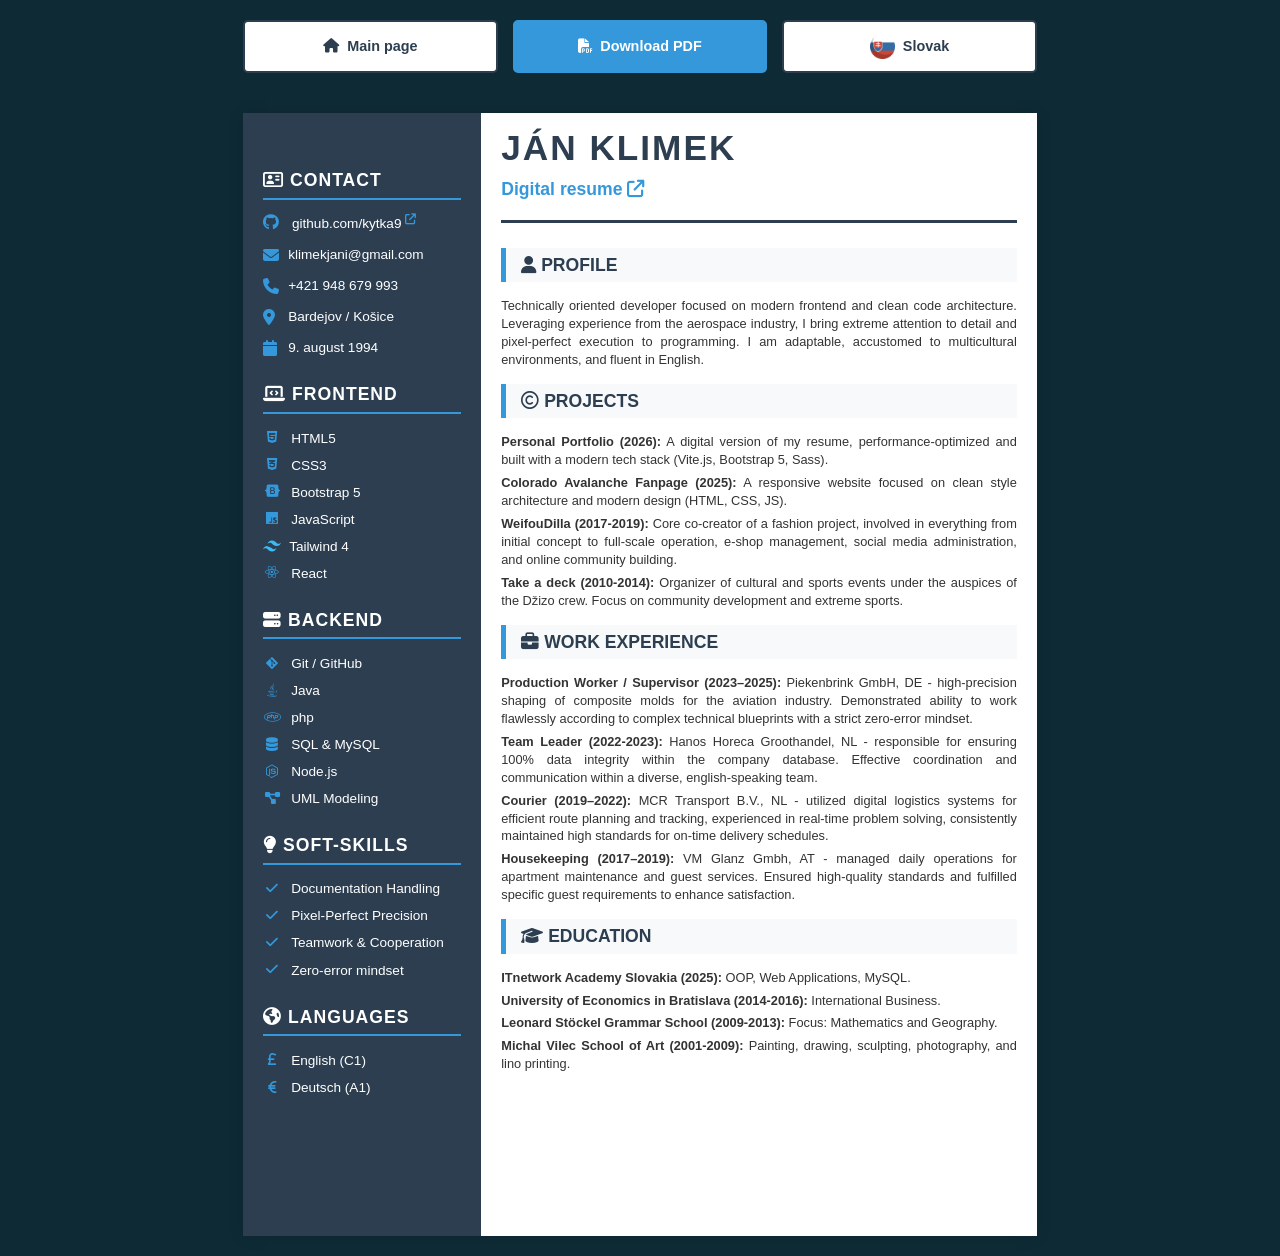
==== assets/resume/html/resume_en.html @ 09435ee5 "add cv" ====
<!DOCTYPE html>
<html lang="en">

<head>
    <meta charset="UTF-8">
    <meta name="viewport" content="width=device-width, initial-scale=1.0">
    <title>Ján Klimek - CV</title>
    <link rel="stylesheet" href="https://cdnjs.cloudflare.com/ajax/libs/font-awesome/6.4.2/css/all.min.css">
    <style>
        :root {
            --primary-color: #2c3e50;
            --accent-color: #3498db;
            --text-color: #333;
            --bg-color: #0E2A35;
        }

        body {
            font-family: 'Segoe UI', Tahoma, Geneva, Verdana, sans-serif;
            line-height: 1.4;
            color: var(--text-color);
            background-color: var(--bg-color);
            margin: 0;
            padding: 0;
        }

        .container {
            max-width: 210mm;
            margin: 20px auto;
            background: white;
            display: grid;
            grid-template-columns: 30% 70%;
            box-shadow: 0 0 15px rgba(0, 0, 0, 0.1);
            min-height: 297mm;
        }

        /* SIDEBAR */
        .sidebar {
            background-color: var(--primary-color);
            color: white;
            padding: 30px 20px;
        }

        .sidebar h2 {
            font-size: 1.1rem;
            border-bottom: 2px solid var(--accent-color);
            padding-bottom: 5px;
            margin-top: 25px;
            text-transform: uppercase;
            letter-spacing: 1px;
        }

        .contact-info {
            list-style: none;
            padding: 0;
            font-size: 0.85rem;
        }

        .contact-info li {
            margin-bottom: 12px;
            display: flex;
            align-items: center;
        }

        .contact-info li a {
            color: white;
            text-decoration: none;

            display: flex;
            flex-wrap: nowrap;
        }

        .contact-info i {
            width: 25px;
            color: var(--accent-color);
            font-size: 1rem;
        }

        .skills-list {
            list-style: none;
            padding: 0;
            font-size: 0.85rem;
        }

        .skills-list li {
            margin-bottom: 8px;
            display: flex;
            align-items: center;
        }

        .skills-list i {
            margin-right: 10px;
            color: var(--accent-color);
            width: 18px;
            text-align: center;
        }

        /* MAIN CONTENT */
        .main-content {
            padding: 10px 20px;
        }

        .header {
            border-bottom: 3px solid var(--primary-color);
            margin-bottom: 25px;
            padding-bottom: 0px;
        }

        .header h1 {
            margin: 0;
            color: var(--primary-color);
            text-transform: uppercase;
            letter-spacing: 2px;
            font-size: 2.2rem;
        }

        .header p {
            color: var(--accent-color);
            font-weight: bold;
            margin-top: 5px;
            font-size: 1.1rem;
        }

        h3 {
            color: var(--primary-color);
            border-left: 5px solid var(--accent-color);
            padding-left: 15px;
            margin-top: 5px;
            margin-bottom: 15px;
            text-transform: uppercase;
            font-size: 1.1rem;
            background: #f8f9fa;
            padding-top: 5px;
            padding-bottom: 5px;
        }

        .section-item {
            margin-bottom: 15px;
        }

        .item-title {
            font-weight: bold;
            color: var(--primary-color);
            font-size: 1rem;
            display: block;
        }

        .item-sub {
            font-size: 0.9rem;
            color: #555;
            margin-bottom: 5px;
        }

        .item-desc {
            font-size: 0.8rem;
            margin: 5px 0;
            text-align: justify;
        }

        .tech-tags {
            font-size: 0.8rem;
            color: #666;
            font-style: italic;
            margin-top: 3px;
        }

        /* RESUME HEADER */
        .header-nav {
            max-width: 210mm;
            margin: 20px auto 40px auto;
            display: flex;
            justify-content: space-between;
            gap: 15px;
            padding: 0 10px;
        }

        .nav-btn {
            flex: 1;
            text-align: center;
            padding: 12px 15px;
            background: white;
            color: var(--primary-color);
            text-decoration: none;
            border: 2px solid var(--primary-color);
            border-radius: 5px;
            font-size: 0.9rem;
            font-weight: bold;
            transition: all 0.3s ease;
            display: flex;
            align-items: center;
            justify-content: center;
            gap: 8px;
        }

        .nav-btn:hover {
            background: var(--primary-color);
            color: white;
        }

        .nav-btn.primary {
            background: var(--accent-color);
            border-color: var(--accent-color);
            color: white;
        }

        .nav-btn.primary:hover {
            background: var(--primary-color);
            border-color: var(--primary-color);
        }

        @media print {
            body {
                background: white;
            }

            .container {
                box-shadow: none;
                margin: 0;
                width: 100%;
            }

            .sidebar {
                -webkit-print-color-adjust: exact;
            }
        }
    </style>
</head>

<body>

    <!-- HEADER -->
    <div class="header-nav">
        <a href="../../../index.html" class="nav-btn">
            <i class="fa-solid fa-house"></i> Main page
        </a>
        <a href="../pdf/klimek_resume_english.pdf" download="klimek_resume.pdf" class="nav-btn primary">
            <i class="fa-solid fa-file-pdf"></i> Download PDF
        </a>
        <a href="./resume_sk.html" class="nav-back-link nav-btn">
            <img src="../../img/flag_icons/flag_sk.png" alt="Slovak" style="width: 25px; height: auto;" class="me-1">
            <span>Slovak</span>
        </a>
    </div>

    <!-- SIDEBAR -->
    <div class="container">
        <div class="sidebar">
            <!-- CONTACT -->
            <h2><i class="fa-regular fa-address-card"></i> Contact</h2>
            <ul class="contact-info">
                <li>
                    <a href="https://github.com/kytka9" target="_blank">
                        <i class="fab fa-github"></i>&nbsp;github.com/kytka9&nbsp;<i
                            class="fa-solid fa-arrow-up-right-from-square" style="font-size: 0.8em;"></i>
                    </a>
                </li>
                <li><i class="fas fa-envelope"></i> klimekjani@gmail.com</li>
                <li><i class="fas fa-phone"></i> +421 948 679 993</li>
                <li><i class="fas fa-map-marker-alt"></i> Bardejov / Košice</li>
                <li><i class="fas fa-calendar"></i> 9. august 1994</li>
            </ul>
            <!-- FRONTEND sidebar -->
            <h2><i class="fas fa-laptop-code"></i> Frontend</h2>
            <ul class="skills-list">
                <li><i class="fab fa-html5"></i> HTML5</li>
                <li><i class="fab fa-css3-alt"></i> CSS3</li>
                <li><i class="fab fa-bootstrap"></i> Bootstrap 5</li>
                <li><i class="fab fa-js"></i> JavaScript</li>
                <!-- tailwind icon doesnt working, use svg instead -->
                <li style="display: flex; align-items: center; gap: 8px;">
                    <svg xmlns="http://www.w3.org/2000/svg" viewBox="0 0 24 24" width="18" height="18">
                        <path fill="#38bdf8"
                            d="M12.001 4.8c-3.2 0-5.2 1.6-6 4.8 1.2-1.6 2.6-2.2 4.2-1.8.913.228 1.565.89 2.288 1.624C13.666 10.618 15.027 12 18.001 12c3.2 0 5.2-1.6 6-4.8-1.2 1.6-2.6 2.2-4.2 1.8-.913-.228-1.565-.89-2.288-1.624C16.337 6.182 14.976 4.8 12.001 4.8zm-6 7.2c-3.2 0-5.2 1.6-6 4.8 1.2-1.6 2.6-2.2 4.2-1.8.913.228 1.565.89 2.288 1.624 1.177 1.194 2.538 2.576 5.512 2.576 3.2 0 5.2-1.6 6-4.8-1.2 1.6-2.6 2.2-4.2 1.8-.913-.228-1.565-.89-2.288-1.624C8.337 13.382 6.976 12 4.001 12z" />
                    </svg>
                    Tailwind 4
                </li>
                <li><i class="fa-brands fa-react"></i> React</li>
            </ul>
            <!-- BACKEND sidebar -->
            <h2><i class="fa-solid fa-server"></i> Backend</h2>
            <ul class="skills-list">
                <li><i class="fab fa-git-alt"></i> Git / GitHub</li>
                <li><i class="fab fa-java"></i> Java</li>
                <li><i class="fa-brands fa-php"></i> php</li>
                <li><i class="fas fa-database"></i> SQL & MySQL</li>
                <li><i class="fab fa-node-js"></i> Node.js</li>
                <li><i class="fas fa-project-diagram"></i> UML Modeling</li>
            </ul>
            <!-- SOFTSKILLS -->
            <h2><i class="fa-solid fa-lightbulb"></i>&nbsp;Soft-skills</h2>
            <ul class="skills-list">
                <li><i class="fa-solid fa-check"></i>Documentation Handling</li>
                <li><i class="fa-solid fa-check"></i>Pixel-Perfect Precision</li>
                <li><i class="fa-solid fa-check"></i>Teamwork & Cooperation</li>
                <li><i class="fa-solid fa-check"></i>Zero-error mindset</li>
            </ul>
            <!-- LANGUAGES -->
            <h2><i class="fa-solid fa-earth-americas"></i> Languages</h2>
            <ul class="skills-list">
                <li><i class="fa-solid fa-sterling-sign"></i> English (C1)</li>
                <li><i class="fa-solid fa-euro-sign"></i> Deutsch (A1)</li>
            </ul>
        </div>

        <!-- MAIN CONTENT -->
        <div class="main-content">
            <!-- HEADER -->
            <div class="header">
                <h1>Ján Klimek</h1>
                <a href="https://kytka9.github.io/personal-portfolio-terminal/" target="_blank" style="text-decoration: none;">
                    <p>Digital resume <i class="fa-solid fa-arrow-up-right-from-square"></i></p>
                </a>
            </div>
            <!-- PROFILE -->
            <section>
                <h3><i class="fa-solid fa-user"></i></i>&nbsp;Profile</h3>
                <div class="section-item">
                    <p class="item-desc">
                        Technically oriented developer focused on modern frontend and clean code architecture.
                        Leveraging experience from the aerospace industry, I bring extreme attention to detail and
                        pixel-perfect execution to programming. I am adaptable, accustomed to multicultural
                        environments, and fluent in English.
                    </p>
                </div>
            </section>
            <!-- PROJECTS -->
            <section>
                <h3><i class="fa-regular fa-copyright"></i>&nbsp;Projects</h3>
                <div class="section-item">
                    <p class="item-desc">
                        <strong>Personal Portfolio (2026):</strong>&nbsp;A digital version of my resume, performance-optimized and built with a modern tech stack (Vite.js, Bootstrap 5, Sass).
                    </p>
                    <p class="item-desc">
                        <strong>Colorado Avalanche Fanpage (2025):</strong>&nbsp;A responsive website focused on clean style architecture and modern design (HTML, CSS, JS).
                    </p>
                    <p class="item-desc">
                        <strong>WeifouDilla (2017-2019):</strong>&nbsp;Core co-creator of a fashion project, involved in everything from initial concept to full-scale operation, e-shop management, social media administration, and online community building.
                    </p>
                    <p class="item-desc">
                        <strong>Take a deck (2010-2014):</strong>&nbsp;Organizer of cultural and sports events under the auspices of the Džizo crew. Focus on community development and extreme sports.
                    </p>
                </div>
            </section>
            <!-- WORK EXPERIENCE -->
            <section>
                <h3><i class="fa-solid fa-briefcase"></i>&nbsp;Work Experience</h3>
                <div class="section-item">
                    <p class="item-desc">
                        <strong>Production Worker / Supervisor (2023–2025):</strong>&nbsp;Piekenbrink GmbH, DE - high-precision shaping of composite molds for the aviation industry. Demonstrated ability to work flawlessly according to complex technical blueprints with a strict zero-error mindset.
                    </p>
                    <p class="item-desc">
                        <strong>Team Leader (2022-2023):</strong>&nbsp;Hanos Horeca Groothandel, NL - responsible for ensuring 100% data integrity within the company database. Effective coordination and communication within a diverse, english-speaking team.
                    </p>
                    <p class="item-desc">
                        <strong>Courier (2019–2022):</strong>&nbsp;MCR Transport B.V., NL - utilized digital logistics systems for efficient route planning and tracking, experienced in real-time problem solving, consistently maintained high standards for on-time delivery schedules.
                    </p>
                    <p class="item-desc">
                        <strong>Housekeeping (2017–2019):</strong>&nbsp;VM Glanz Gmbh, AT - managed daily operations for apartment maintenance and guest services. Ensured high-quality standards and fulfilled specific guest requirements to enhance satisfaction.
                    </p>
                </div>
            </section>
            <!-- EDUCATION -->
            <section>
                <h3><i class="fa-solid fa-graduation-cap"></i>&nbsp;Education</h3>
                <div class="section-item">
                    <p class="item-desc">
                        <strong>ITnetwork Academy Slovakia (2025):</strong>&nbsp;OOP, Web Applications, MySQL.
                    </p>
                    <p class="item-desc">
                        <strong>University of Economics in Bratislava (2014-2016):</strong>&nbsp;International Business.
                    </p>
                    <p class="item-desc">
                        <strong>Leonard Stöckel Grammar School (2009-2013):</strong>&nbsp;Focus: Mathematics and Geography.
                    </p>
                    <p class="item-desc">
                        <strong>Michal Vilec School of Art (2001-2009):</strong>&nbsp;Painting, drawing, sculpting, photography, and
                        lino printing.
                    </p>
                </div>
            </section>
        </div>
    </div>

</body>

</html>
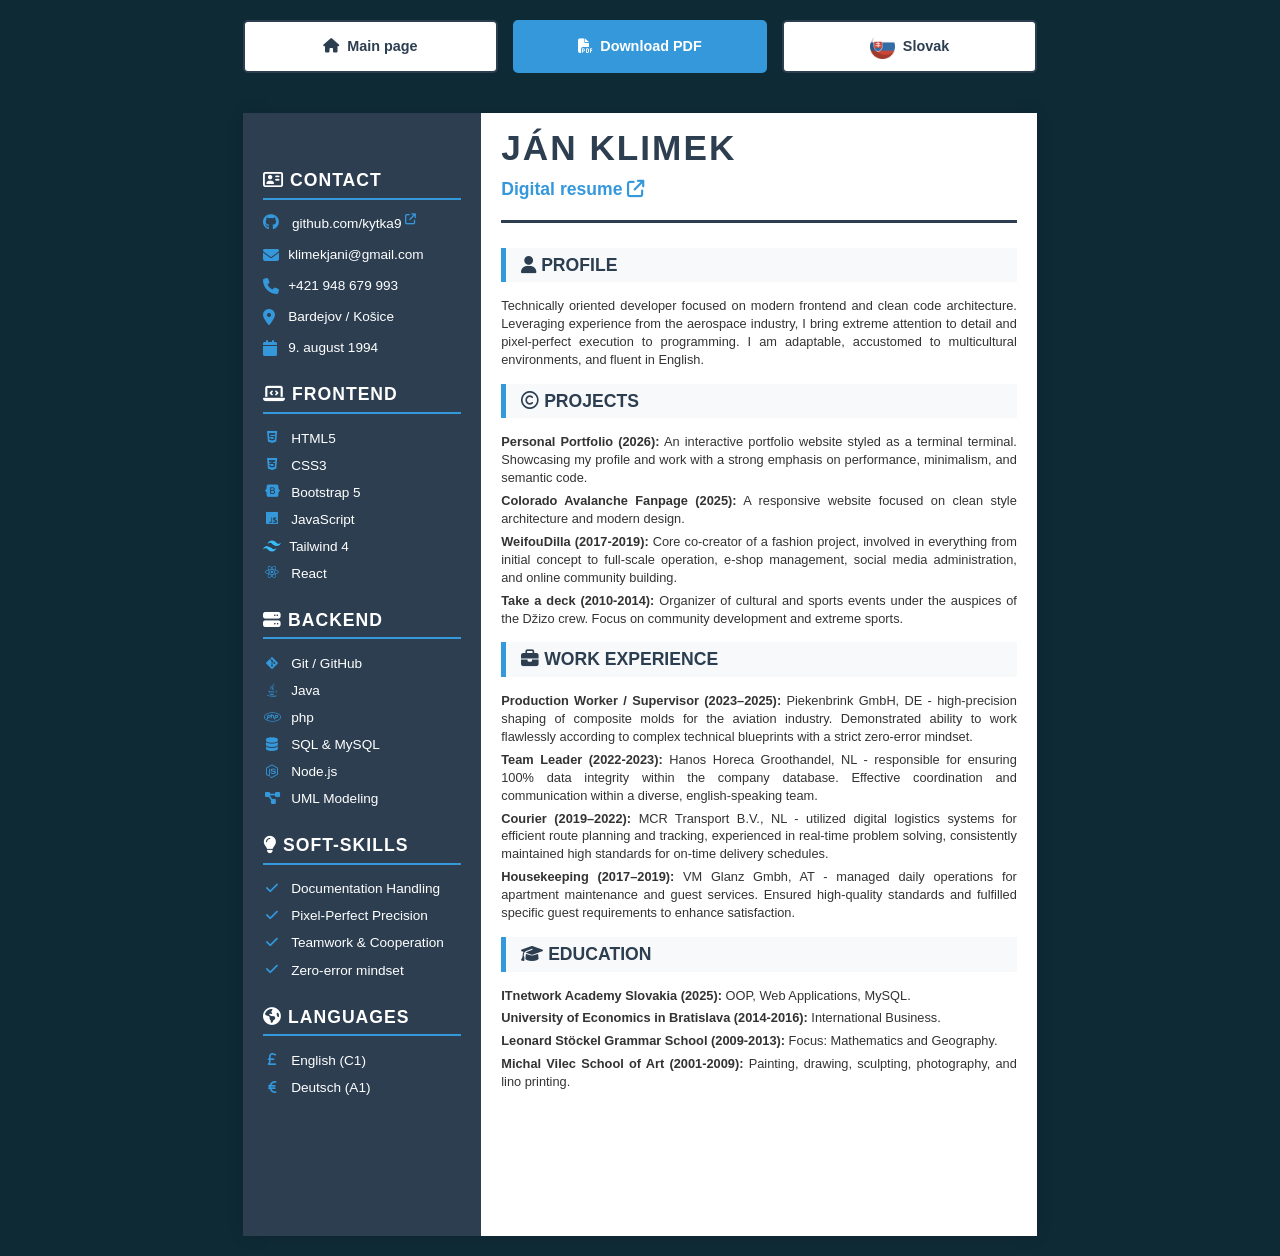
==== commit 04589dae: "edit resume" ====
--- a/assets/resume/html/resume_en.html
+++ b/assets/resume/html/resume_en.html
@@ -6,223 +6,7 @@
     <meta name="viewport" content="width=device-width, initial-scale=1.0">
     <title>Ján Klimek - CV</title>
     <link rel="stylesheet" href="https://cdnjs.cloudflare.com/ajax/libs/font-awesome/6.4.2/css/all.min.css">
-    <style>
-        :root {
-            --primary-color: #2c3e50;
-            --accent-color: #3498db;
-            --text-color: #333;
-            --bg-color: #0E2A35;
-        }
-
-        body {
-            font-family: 'Segoe UI', Tahoma, Geneva, Verdana, sans-serif;
-            line-height: 1.4;
-            color: var(--text-color);
-            background-color: var(--bg-color);
-            margin: 0;
-            padding: 0;
-        }
-
-        .container {
-            max-width: 210mm;
-            margin: 20px auto;
-            background: white;
-            display: grid;
-            grid-template-columns: 30% 70%;
-            box-shadow: 0 0 15px rgba(0, 0, 0, 0.1);
-            min-height: 297mm;
-        }
-
-        /* SIDEBAR */
-        .sidebar {
-            background-color: var(--primary-color);
-            color: white;
-            padding: 30px 20px;
-        }
-
-        .sidebar h2 {
-            font-size: 1.1rem;
-            border-bottom: 2px solid var(--accent-color);
-            padding-bottom: 5px;
-            margin-top: 25px;
-            text-transform: uppercase;
-            letter-spacing: 1px;
-        }
-
-        .contact-info {
-            list-style: none;
-            padding: 0;
-            font-size: 0.85rem;
-        }
-
-        .contact-info li {
-            margin-bottom: 12px;
-            display: flex;
-            align-items: center;
-        }
-
-        .contact-info li a {
-            color: white;
-            text-decoration: none;
-
-            display: flex;
-            flex-wrap: nowrap;
-        }
-
-        .contact-info i {
-            width: 25px;
-            color: var(--accent-color);
-            font-size: 1rem;
-        }
-
-        .skills-list {
-            list-style: none;
-            padding: 0;
-            font-size: 0.85rem;
-        }
-
-        .skills-list li {
-            margin-bottom: 8px;
-            display: flex;
-            align-items: center;
-        }
-
-        .skills-list i {
-            margin-right: 10px;
-            color: var(--accent-color);
-            width: 18px;
-            text-align: center;
-        }
-
-        /* MAIN CONTENT */
-        .main-content {
-            padding: 10px 20px;
-        }
-
-        .header {
-            border-bottom: 3px solid var(--primary-color);
-            margin-bottom: 25px;
-            padding-bottom: 0px;
-        }
-
-        .header h1 {
-            margin: 0;
-            color: var(--primary-color);
-            text-transform: uppercase;
-            letter-spacing: 2px;
-            font-size: 2.2rem;
-        }
-
-        .header p {
-            color: var(--accent-color);
-            font-weight: bold;
-            margin-top: 5px;
-            font-size: 1.1rem;
-        }
-
-        h3 {
-            color: var(--primary-color);
-            border-left: 5px solid var(--accent-color);
-            padding-left: 15px;
-            margin-top: 5px;
-            margin-bottom: 15px;
-            text-transform: uppercase;
-            font-size: 1.1rem;
-            background: #f8f9fa;
-            padding-top: 5px;
-            padding-bottom: 5px;
-        }
-
-        .section-item {
-            margin-bottom: 15px;
-        }
-
-        .item-title {
-            font-weight: bold;
-            color: var(--primary-color);
-            font-size: 1rem;
-            display: block;
-        }
-
-        .item-sub {
-            font-size: 0.9rem;
-            color: #555;
-            margin-bottom: 5px;
-        }
-
-        .item-desc {
-            font-size: 0.8rem;
-            margin: 5px 0;
-            text-align: justify;
-        }
-
-        .tech-tags {
-            font-size: 0.8rem;
-            color: #666;
-            font-style: italic;
-            margin-top: 3px;
-        }
-
-        /* RESUME HEADER */
-        .header-nav {
-            max-width: 210mm;
-            margin: 20px auto 40px auto;
-            display: flex;
-            justify-content: space-between;
-            gap: 15px;
-            padding: 0 10px;
-        }
-
-        .nav-btn {
-            flex: 1;
-            text-align: center;
-            padding: 12px 15px;
-            background: white;
-            color: var(--primary-color);
-            text-decoration: none;
-            border: 2px solid var(--primary-color);
-            border-radius: 5px;
-            font-size: 0.9rem;
-            font-weight: bold;
-            transition: all 0.3s ease;
-            display: flex;
-            align-items: center;
-            justify-content: center;
-            gap: 8px;
-        }
-
-        .nav-btn:hover {
-            background: var(--primary-color);
-            color: white;
-        }
-
-        .nav-btn.primary {
-            background: var(--accent-color);
-            border-color: var(--accent-color);
-            color: white;
-        }
-
-        .nav-btn.primary:hover {
-            background: var(--primary-color);
-            border-color: var(--primary-color);
-        }
-
-        @media print {
-            body {
-                background: white;
-            }
-
-            .container {
-                box-shadow: none;
-                margin: 0;
-                width: 100%;
-            }
-
-            .sidebar {
-                -webkit-print-color-adjust: exact;
-            }
-        }
-    </style>
+    <link rel="stylesheet" href="./resume.css" type="text/css">
 </head>
 
 <body>
@@ -327,10 +111,10 @@
                 <h3><i class="fa-regular fa-copyright"></i>&nbsp;Projects</h3>
                 <div class="section-item">
                     <p class="item-desc">
-                        <strong>Personal Portfolio (2026):</strong>&nbsp;A digital version of my resume, performance-optimized and built with a modern tech stack (Vite.js, Bootstrap 5, Sass).
+                        <strong>Personal Portfolio (2026):</strong>&nbsp;An interactive portfolio website styled as a terminal terminal. Showcasing my profile and work with a strong emphasis on performance, minimalism, and semantic code.
                     </p>
                     <p class="item-desc">
-                        <strong>Colorado Avalanche Fanpage (2025):</strong>&nbsp;A responsive website focused on clean style architecture and modern design (HTML, CSS, JS).
+                        <strong>Colorado Avalanche Fanpage (2025):</strong>&nbsp;A responsive website focused on clean style architecture and modern design.
                     </p>
                     <p class="item-desc">
                         <strong>WeifouDilla (2017-2019):</strong>&nbsp;Core co-creator of a fashion project, involved in everything from initial concept to full-scale operation, e-shop management, social media administration, and online community building.
--- a/assets/resume/html/resume.css
+++ b/assets/resume/html/resume.css
@@ -0,0 +1,216 @@
+:root {
+            --primary-color: #2c3e50;
+            --accent-color: #3498db;
+            --text-color: #333;
+            --bg-color: #0E2A35;
+        }
+
+        body {
+            font-family: 'Segoe UI', Tahoma, Geneva, Verdana, sans-serif;
+            line-height: 1.4;
+            color: var(--text-color);
+            background-color: var(--bg-color);
+            margin: 0;
+            padding: 0;
+        }
+
+        .container {
+            max-width: 210mm;
+            margin: 20px auto;
+            background: white;
+            display: grid;
+            grid-template-columns: 30% 70%;
+            box-shadow: 0 0 15px rgba(0, 0, 0, 0.1);
+            min-height: 297mm;
+        }
+
+        /* SIDEBAR */
+        .sidebar {
+            background-color: var(--primary-color);
+            color: white;
+            padding: 30px 20px;
+        }
+
+        .sidebar h2 {
+            font-size: 1.1rem;
+            border-bottom: 2px solid var(--accent-color);
+            padding-bottom: 5px;
+            margin-top: 25px;
+            text-transform: uppercase;
+            letter-spacing: 1px;
+        }
+
+        .contact-info {
+            list-style: none;
+            padding: 0;
+            font-size: 0.85rem;
+        }
+
+        .contact-info li {
+            margin-bottom: 12px;
+            display: flex;
+            align-items: center;
+        }
+
+        .contact-info li a {
+            color: white;
+            text-decoration: none;
+
+            display: flex;
+            flex-wrap: nowrap;
+        }
+
+        .contact-info i {
+            width: 25px;
+            color: var(--accent-color);
+            font-size: 1rem;
+        }
+
+        .skills-list {
+            list-style: none;
+            padding: 0;
+            font-size: 0.85rem;
+        }
+
+        .skills-list li {
+            margin-bottom: 8px;
+            display: flex;
+            align-items: center;
+        }
+
+        .skills-list i {
+            margin-right: 10px;
+            color: var(--accent-color);
+            width: 18px;
+            text-align: center;
+        }
+
+        /* MAIN CONTENT */
+        .main-content {
+            padding: 10px 20px;
+        }
+
+        .header {
+            border-bottom: 3px solid var(--primary-color);
+            margin-bottom: 25px;
+            padding-bottom: 0px;
+        }
+
+        .header h1 {
+            margin: 0;
+            color: var(--primary-color);
+            text-transform: uppercase;
+            letter-spacing: 2px;
+            font-size: 2.2rem;
+        }
+
+        .header p {
+            color: var(--accent-color);
+            font-weight: bold;
+            margin-top: 5px;
+            font-size: 1.1rem;
+        }
+
+        h3 {
+            color: var(--primary-color);
+            border-left: 5px solid var(--accent-color);
+            padding-left: 15px;
+            margin-top: 5px;
+            margin-bottom: 15px;
+            text-transform: uppercase;
+            font-size: 1.1rem;
+            background: #f8f9fa;
+            padding-top: 5px;
+            padding-bottom: 5px;
+        }
+
+        .section-item {
+            margin-bottom: 15px;
+        }
+
+        .item-title {
+            font-weight: bold;
+            color: var(--primary-color);
+            font-size: 1rem;
+            display: block;
+        }
+
+        .item-sub {
+            font-size: 0.9rem;
+            color: #555;
+            margin-bottom: 5px;
+        }
+
+        .item-desc {
+            font-size: 0.8rem;
+            margin: 5px 0;
+            text-align: justify;
+        }
+
+        .tech-tags {
+            font-size: 0.8rem;
+            color: #666;
+            font-style: italic;
+            margin-top: 3px;
+        }
+
+        /* RESUME HEADER */
+        .header-nav {
+            max-width: 210mm;
+            margin: 20px auto 40px auto;
+            display: flex;
+            justify-content: space-between;
+            gap: 15px;
+            padding: 0 10px;
+        }
+
+        .nav-btn {
+            flex: 1;
+            text-align: center;
+            padding: 12px 15px;
+            background: white;
+            color: var(--primary-color);
+            text-decoration: none;
+            border: 2px solid var(--primary-color);
+            border-radius: 5px;
+            font-size: 0.9rem;
+            font-weight: bold;
+            transition: all 0.3s ease;
+            display: flex;
+            align-items: center;
+            justify-content: center;
+            gap: 8px;
+        }
+
+        .nav-btn:hover {
+            background: var(--primary-color);
+            color: white;
+        }
+
+        .nav-btn.primary {
+            background: var(--accent-color);
+            border-color: var(--accent-color);
+            color: white;
+        }
+
+        .nav-btn.primary:hover {
+            background: var(--primary-color);
+            border-color: var(--primary-color);
+        }
+
+        @media print {
+            body {
+                background: white;
+            }
+
+            .container {
+                box-shadow: none;
+                margin: 0;
+                width: 100%;
+            }
+
+            .sidebar {
+                -webkit-print-color-adjust: exact;
+                print-color-adjust: exact;
+            }
+        }
